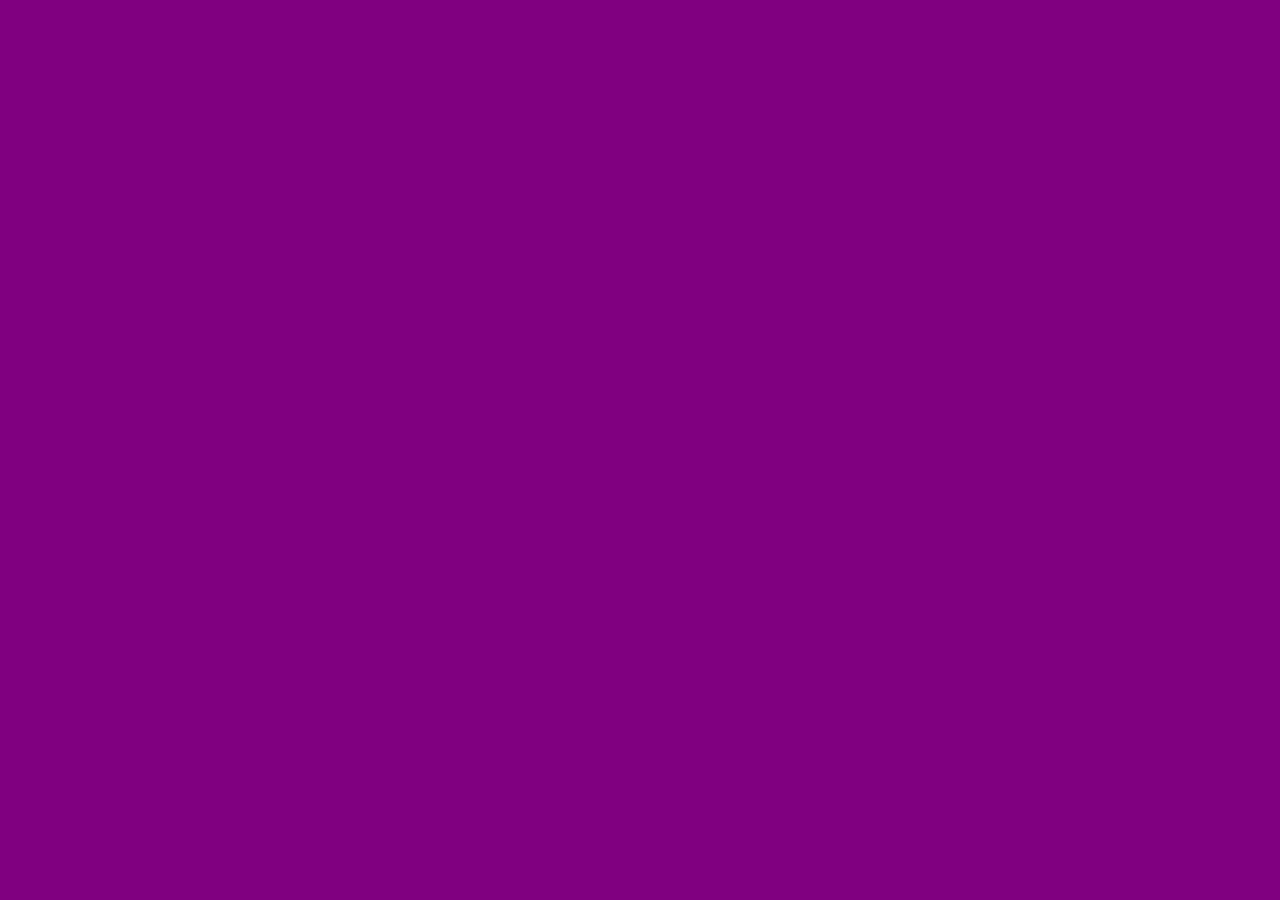
==== index.html @ 963c1fbc "First commit" ====
<!DOCTYPE html>
<html lang="en">
<head>
  <meta charset="UTF-8">
  <meta name="viewport" content="width=device-width, initial-scale=1.0">
  <meta http-equiv="X-UA-Compatible" content="ie=edge">

  <!-- Meta information -->
  <title>FAQ Card</title>
  <meta name="description" content="An FAQ accordion challenge">
  <meta name="author" content="Jeff Lang Tech">
  <meta name="keywords" content="Front End Technology">

  <!-- Favicons -->
  <link rel="icon" type="image/png" sizes="32x32" href="./public/images/jlt-favicon-v4.png">

  <!-- CSS -->
  <link rel="stylesheet" href="./public/css/reset.css">
  <link rel="stylesheet" href="./public/css/index.css">

  <!-- Fonts -->

  <!-- Robots -->
  <meta name="robots" content="index,follow">
</head>
<body>
  
 <script src="./public/js/index.js"></script>
</body>
</html>
---- public/css/index.css ----
body {
  background-color: purple;
}
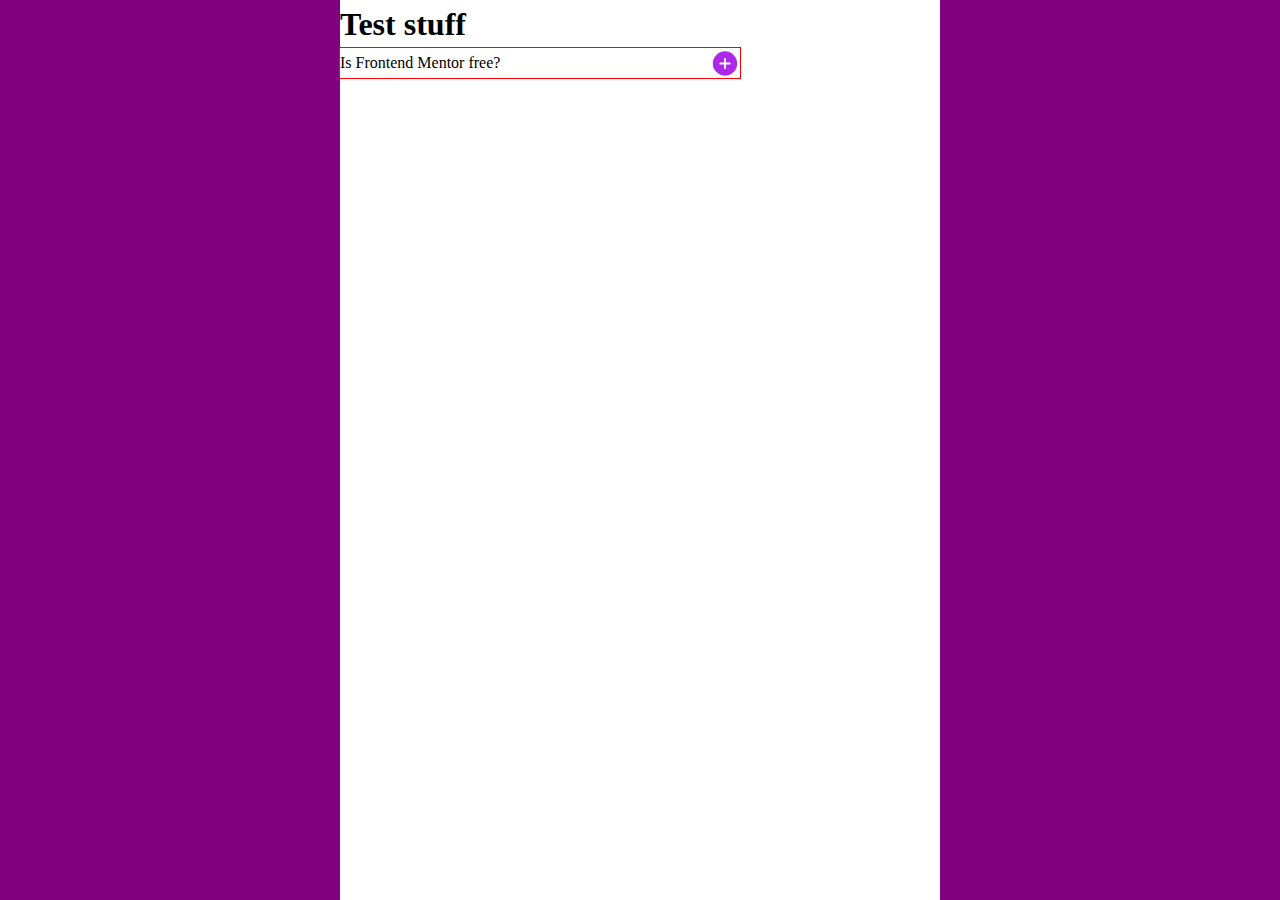
==== commit 68d59d47: "First commit" ====
--- a/index.html
+++ b/index.html
@@ -24,7 +24,15 @@
   <meta name="robots" content="index,follow">
 </head>
 <body>
-  
+  <main>
+    <h1>Test stuff</h1>
+    <details>
+      <summary>Is Frontend Mentor free? </summary>
+      <p>Yes, Frontend Mentor offers both free and premium coding challenges, with the free option providing access to a range of projects suitable for all skill levels.</p>
+    </details>
+  </main>
+
+
  <script src="./public/js/index.js"></script>
 </body>
 </html>--- a/public/css/index.css
+++ b/public/css/index.css
@@ -1,3 +1,43 @@
 body {
+  display: grid;
+  grid-template-columns: 1fr [start-content] 600px [end-content] 1fr;
   background-color: purple;
+}
+
+body > * {
+  grid-column: start-content / end-content;
+}
+
+main {
+  background-color: white;
+}
+
+details {
+  max-width: 400px;
+  outline: 1px solid red;
+  & p {
+    padding-left: 10px;
+  }
+}
+
+summary {
+  display: flex;
+  flex-direction: row;
+  justify-content: space-between;
+  align-items: center;
+  outline: 1px solid red;
+  list-style: none;
+  cursor: pointer;
+  &:hover {
+    color: purple;
+  }
+  &::after {
+    content: url(../images/icon-plus.svg);
+    display: inline-block;
+    width: 30px;
+    height: 30px;
+  }
+  [open] &::after {
+    content: url(../images/icon-minus.svg);
+  }
 }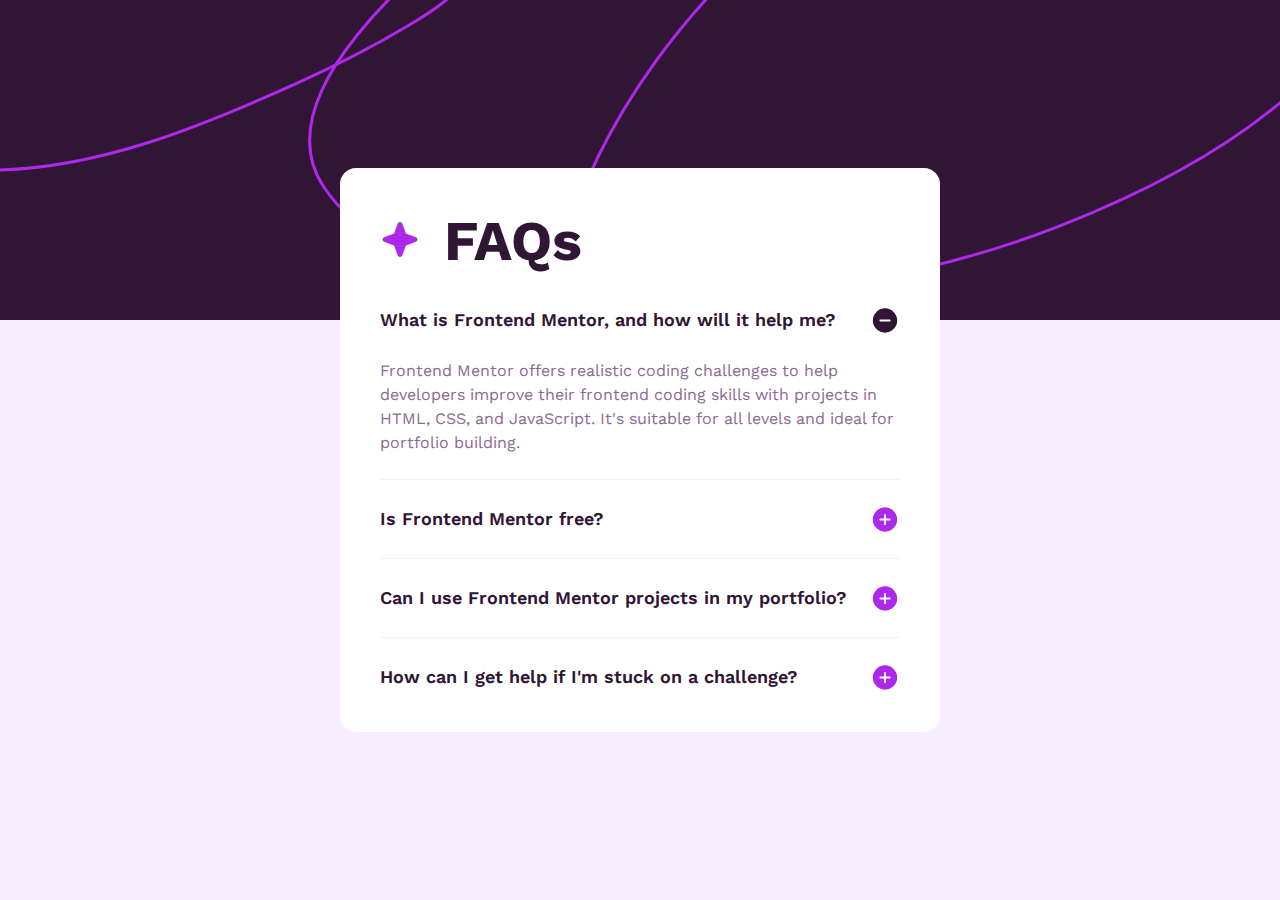
==== commit 235bf4f2: "Finished desktop styles" ====
--- a/index.html
+++ b/index.html
@@ -24,14 +24,47 @@
   <meta name="robots" content="index,follow">
 </head>
 <body>
+
+  <!-- <div class="overlay" hidden>
+    <picture id="overlay-desktop">
+      <img src="./design/desktop-design.jpg" alt="">
+    </picture>
+  </div> -->
+
   <main>
-    <h1>Test stuff</h1>
-    <details>
-      <summary>Is Frontend Mentor free? </summary>
-      <p>Yes, Frontend Mentor offers both free and premium coding challenges, with the free option providing access to a range of projects suitable for all skill levels.</p>
-    </details>
+    <section class="faq-container">
+      <h1 class="faq-section-header">FAQs</h1>
+  
+      <article class="faq-accordion">
+        <details open>
+          <summary class="text-title"><h2>What is Frontend Mentor, and how will it help me?</h2></summary>
+          <p>Frontend Mentor offers realistic coding challenges to help developers improve their frontend coding skills with projects in HTML, CSS, and JavaScript. It's suitable for all levels and ideal for portfolio building.</p>
+        </details>
+      </article>
+  
+      <article class="faq-accordion">
+        <details>
+          <summary class="text-title"><h2>Is Frontend Mentor free?</h2></summary>
+          <p>Yes, Frontend Mentor offers both free and premium coding challenges, with the free option providing access to a range of projects suitable for all skill levels.</p>
+        </details>
+      </article>
+  
+      <article class="faq-accordion">
+        <details>
+          <summary class="text-title"><h2>Can I use Frontend Mentor projects in my portfolio?</h2></summary>
+          <p>Yes, you can use projects completed on Frontend Mentor in your portfolio. It's an excellent way to showcase your skills to potential employers!</p>
+        </details>
+      </article>
+  
+      <article class="faq-accordion">
+        <details>
+          <summary class="text-title"><h2>How can I get help if I'm stuck on a challenge?</h2></summary>
+          <p>The best place to get help is inside Frontend Mentor's Discord community. There's a help channel where you can ask questions and seek support from other community members.</p>
+        </details>
+      </article>
+  
+    </section>
   </main>
-
 
  <script src="./public/js/index.js"></script>
 </body>
--- a/public/css/index.css
+++ b/public/css/index.css
@@ -1,43 +1,123 @@
+@font-face {
+  font-family: 'Work Sans';
+  src: url(../fonts/WorkSans-VariableFont_wght.ttf) format('truetype');
+  font-weight: 100 900;
+  font-style: normal;
+}
+
+:root {
+  --primary-heading: #301534;
+  --primary-heading-accent: #AD28EB;
+  --background: #F8EEFF;
+  --primary-text: #8B6990;
+  --white: #FFFFFF;
+  --header-img: url(../images/icon-star.svg);
+  --marker-img-closed: url(../images/icon-plus.svg);
+  --marker-img-opened: url(../images/icon-minus.svg);
+}
+
+html {
+  font-size: 16px;
+}
+
+/* Overlay */
+.overlay {
+  position: absolute;
+  top: 0;
+  left: 0;
+  z-index: 500;
+}
+#overlay-desktop {
+  width: 1440px;
+  height: 900px;
+  & img {
+    width: 100%;
+    height: 100%;
+    opacity: 0.4;
+  }
+}
+
+
+/* Utility classes */
+.text-title {
+  font-size: 1.125rem;
+  font-weight: 600;
+  color: var(--primary-heading);
+}
+
 body {
   display: grid;
-  grid-template-columns: 1fr [start-content] 600px [end-content] 1fr;
-  background-color: purple;
+  grid-template-rows: 1fr;
+  position: relative;
 }
 
-body > * {
+main {
+  font-family: 'Work Sans', sans-serif;
+  font-weight: normal;
+  color: var(--primary-text);
+  display: grid;
+  grid-template-columns: 1fr [start-content] clamp(20rem, 87.2%, 37.5rem) [end-content] 1fr;
+  background: no-repeat url(../images/background-pattern-desktop.svg);
+  background-color: var(--background);
+  align-items: center;
+}
+
+main > * {
   grid-column: start-content / end-content;
 }
 
-main {
-  background-color: white;
+h1 {
+  font-size: 3.5rem;
+  line-height: 3.8rem;
+  font-weight: 700;
+  color: var(--primary-heading);
+  margin-top: 0.15rem;
+  margin-bottom: 2.1rem;
 }
 
-details {
-  max-width: 400px;
-  outline: 1px solid red;
-  & p {
-    padding-left: 10px;
+.faq-container {
+  background-color: var(--white);
+  padding: 2.5rem;
+  border-radius: 1rem;
+  margin-top: 0rem;
+}
+.faq-container .faq-accordion:nth-last-child(n+2) {
+  padding-bottom: 1.5rem;
+  border-bottom: 1px solid var(--background);
+  margin-bottom: 1.5rem;
+}
+.faq-section-header::before {
+  content: var(--header-img);
+  padding-right: 1.5rem;
+}
+.faq-accordion {
+  details {
+    & p {
+      padding-top: 1.5rem;
+    }
   }
-}
-
-summary {
-  display: flex;
-  flex-direction: row;
-  justify-content: space-between;
-  align-items: center;
-  outline: 1px solid red;
-  list-style: none;
-  cursor: pointer;
-  &:hover {
-    color: purple;
-  }
-  &::after {
-    content: url(../images/icon-plus.svg);
-    display: inline-block;
-    width: 30px;
-    height: 30px;
-  }
-  [open] &::after {
-    content: url(../images/icon-minus.svg);
+  summary {
+    display: flex;
+    flex-direction: row;
+    justify-content: space-between;
+    align-items: center;
+    list-style: none;
+    cursor: pointer;
+    &>:is(h2, h3, h4, h5, h6) {
+      font-size: inherit;
+      font-weight: inherit;
+    }
+    &:hover {
+      color: var(--primary-heading-accent);
+    }
+    &::after {
+      content: var(--marker-img-closed);
+      display: inline-block;
+      width: 30px;
+      height: 30px;
+    }
+    [open] &::after {
+      content: var(--marker-img-opened);
+    }
   }
 }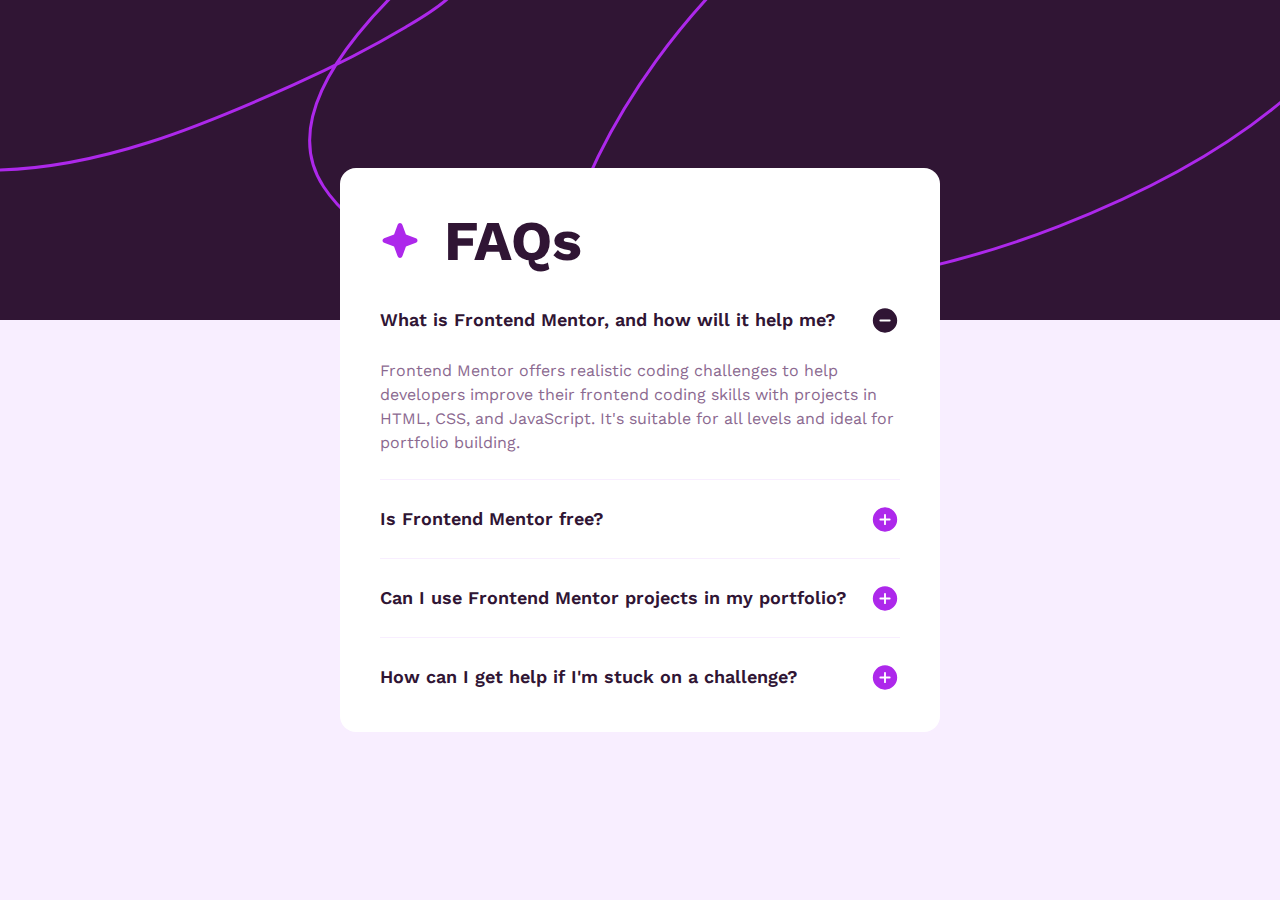
==== commit 4d57f807: "Finished styling mobile" ====
--- a/index.html
+++ b/index.html
@@ -25,9 +25,13 @@
 </head>
 <body>
 
-  <!-- <div class="overlay" hidden>
+  <!-- For pixel proofing purposes only -->
+  <!-- <div class="overlay">
     <picture id="overlay-desktop">
       <img src="./design/desktop-design.jpg" alt="">
+    </picture>
+    <picture id="overlay-mobile">
+      <img src="./design/mobile-design.jpg" alt="">
     </picture>
   </div> -->
 
--- a/public/css/index.css
+++ b/public/css/index.css
@@ -20,8 +20,8 @@
   font-size: 16px;
 }
 
-/* Overlay */
-.overlay {
+/* Overlay - pixel proofing only */
+/* .overlay {
   position: absolute;
   top: 0;
   left: 0;
@@ -36,6 +36,15 @@
     opacity: 0.4;
   }
 }
+#overlay-mobile {
+  width: 375px;
+  height: 812px;
+  & img {
+    width: 100%;
+    height: 100%;
+    opacity: 0.4;
+  }
+} */
 
 
 /* Utility classes */
@@ -87,8 +96,12 @@
   margin-bottom: 1.5rem;
 }
 .faq-section-header::before {
-  content: var(--header-img);
-  padding-right: 1.5rem;
+  display: inline-block;
+  content: '';
+  background-image: var(--header-img);
+  width: 2.5rem;
+  height: 2.5rem;
+  margin-right: 1.5rem;
 }
 .faq-accordion {
   details {
@@ -115,9 +128,43 @@
       display: inline-block;
       width: 30px;
       height: 30px;
+      margin-left: 1rem;
     }
     [open] &::after {
       content: var(--marker-img-opened);
     }
   }
+}
+
+@media (max-width: 376px) {
+  body {
+    font-size: 0.875rem;
+  }
+  main {
+    background: no-repeat url(../images/background-pattern-mobile.svg);
+    background-color: var(--background);
+  }
+  .text-title {
+    font-size: 1rem;
+    line-height: 1.1rem;
+    margin-top: 0.5rem;
+  }
+  h1 {
+    font-size: 2rem;
+    line-height: 2.3rem;
+    /* margin-top: 0.15rem; */
+    margin-bottom: 1.55rem;
+  }
+  .faq-container {
+    padding: 1.5rem;
+    border-radius: 0.5rem;
+  }
+  .faq-section-header::before {
+    background-size: contain;
+    width: 24px;
+    height: 24px;
+  }
+  .faq-container .faq-accordion:nth-last-child(n+2) {
+    margin-bottom: 1.125rem;
+  }
 }